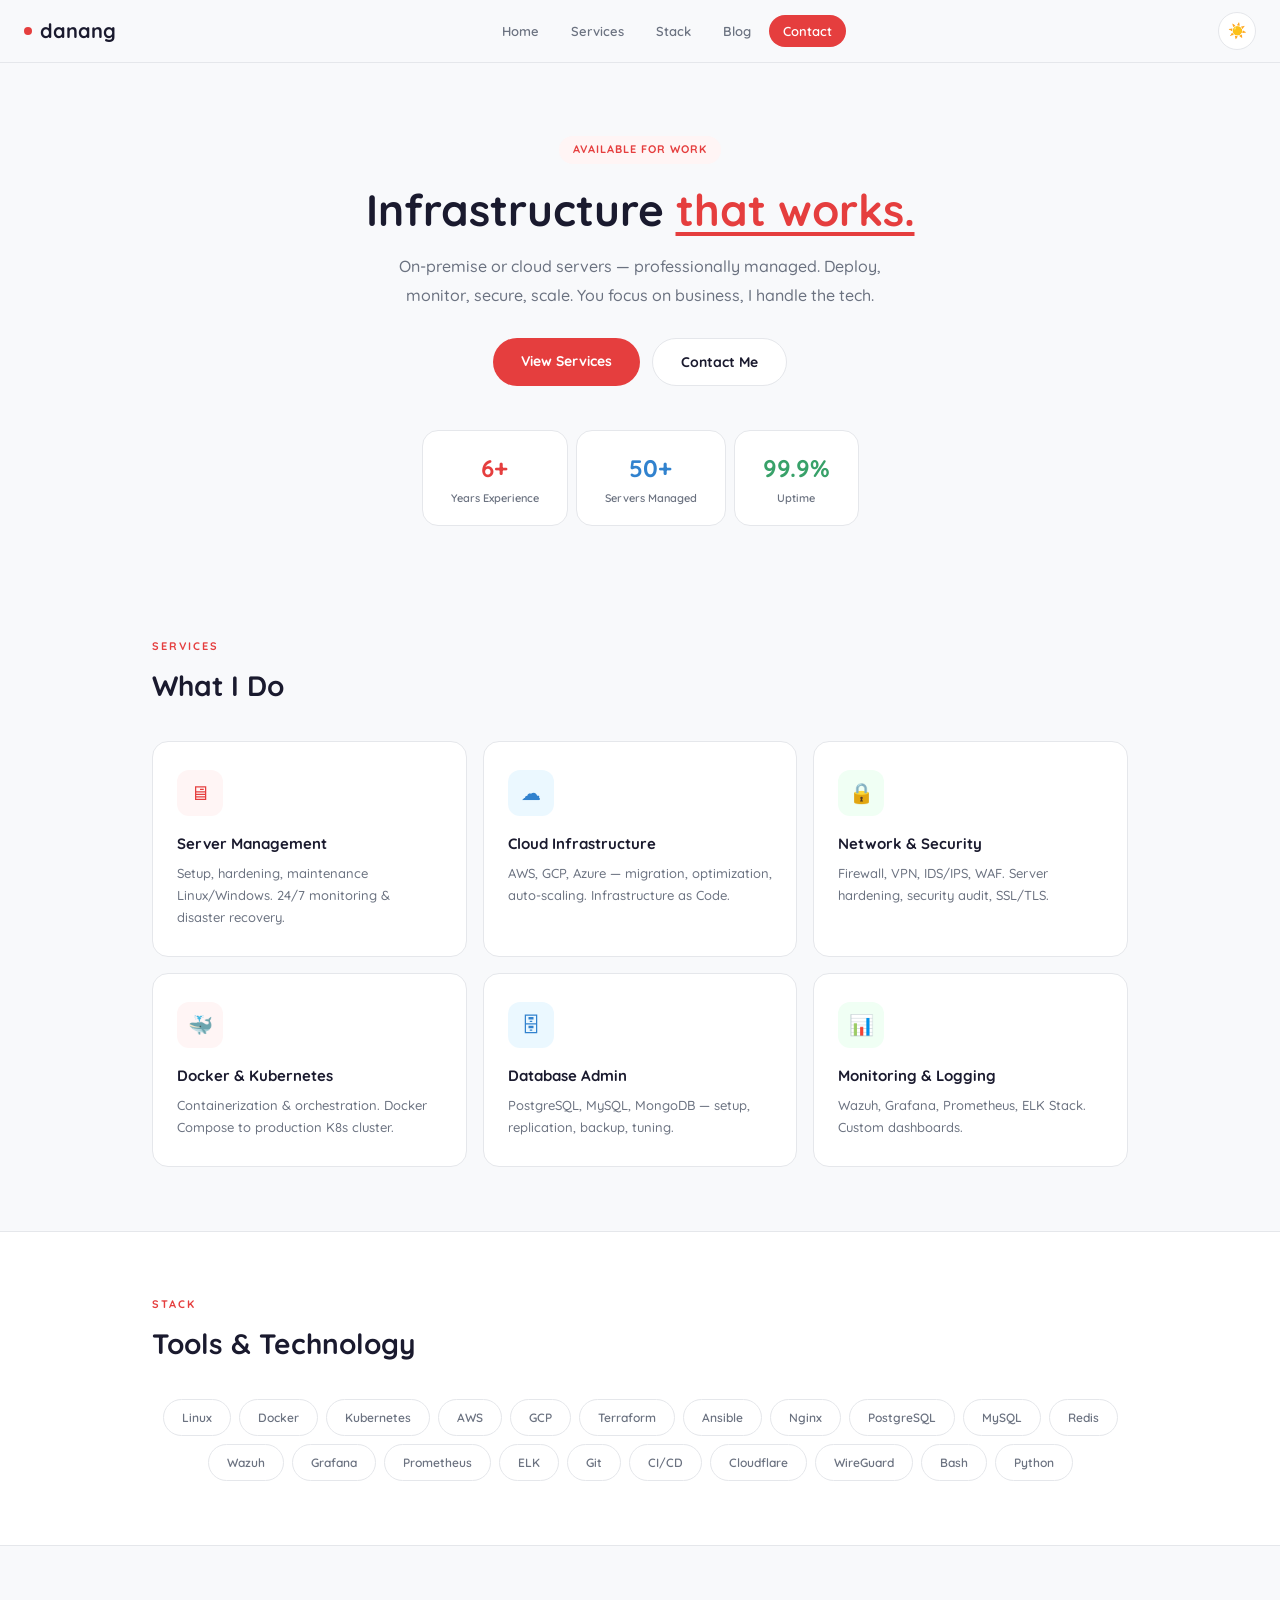
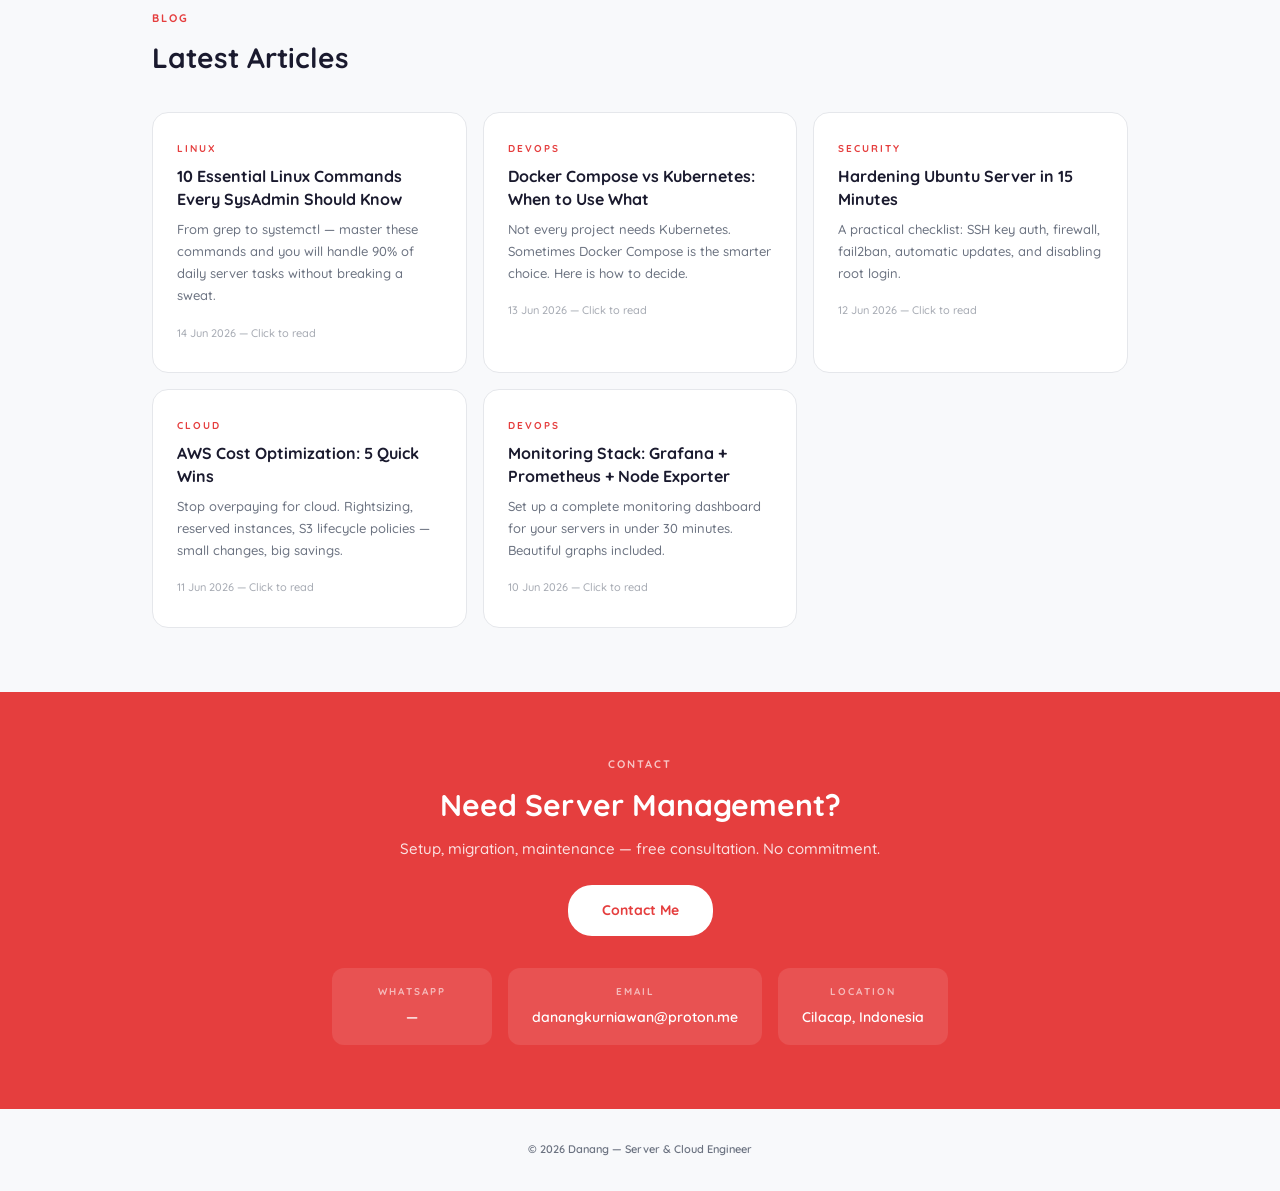
==== index.html @ ac8edb04 "3-layer security: debugger loop + devtools + console block" ====
<!DOCTYPE html>
<html lang="en" class="light">
<head>
<meta charset="UTF-8">
<meta name="viewport" content="width=device-width,initial-scale=1.0">
<title>Danang — Server & Cloud Engineer</title>
<style>
@import url('https://fonts.googleapis.com/css2?family=Quicksand:wght@400;500;600;700&display=swap');

*{margin:0;padding:0;box-sizing:border-box}
html{scroll-behavior:smooth}
body{font-family:'Quicksand',-apple-system,sans-serif;line-height:1.6;font-weight:500}

:root {
  --bg:#f8f9fb; --bg-card:#fff; --text:#1a1a2e; --muted:#6b7280; --border:#e5e7eb;
  --red:#e53e3e; --red-light:#fff5f5; --red-dark:#c53030;
  --blue:#3182ce; --blue-light:#ebf8ff;
  --green:#38a169; --green-light:#f0fff4;
}
.dark {
  --bg:#111827; --bg-card:#1f2937; --text:#f3f4f6; --muted:#9ca3af; --border:#374151;
  --red-light:#3b1515; --blue-light:#15223b; --green-light:#153b21;
}

body{background:var(--bg);color:var(--text);transition:background 0.3s,color 0.3s}

nav{position:sticky;top:0;z-index:100;background:var(--bg);border-bottom:1px solid var(--border);padding:12px 24px;display:flex;justify-content:space-between;align-items:center}
.dark nav{background:var(--bg)}
nav .logo{font-size:20px;font-weight:700;display:flex;align-items:center;gap:8px;color:var(--text);text-decoration:none}
nav .logo .dot{width:8px;height:8px;background:var(--red);border-radius:50%}
nav .nav-links{display:flex;gap:4px;align-items:center;list-style:none}
nav .nav-links a{color:var(--muted);font-size:13px;font-weight:600;padding:8px 14px;border-radius:20px;transition:all 0.2s;text-decoration:none}
nav .nav-links a:hover{color:var(--red);background:var(--red-light)}
nav .right{display:flex;align-items:center;gap:8px}
nav .theme-btn{background:var(--bg-card);border:1px solid var(--border);color:var(--text);width:38px;height:38px;border-radius:50%;font-size:15px;display:flex;align-items:center;justify-content:center;cursor:pointer;transition:all 0.2s}
nav .theme-btn:hover{border-color:var(--red)}
nav .menu-btn{display:none;background:var(--red);color:#fff;padding:10px 18px;border-radius:20px;font-size:12px;font-weight:700;text-transform:uppercase;letter-spacing:1px;border:none;cursor:pointer}
nav .nav-cta{background:var(--red)!important;color:#fff!important;padding:10px 20px;border-radius:20px;font-weight:700}
nav .nav-cta:hover{background:var(--red-dark)!important;color:#fff!important}

.mobile-drawer{position:fixed;top:0;left:0;right:0;bottom:0;background:var(--bg);z-index:200;display:flex;flex-direction:column;align-items:center;justify-content:center;gap:24px;transform:translateY(-100%);transition:transform 0.3s}
.mobile-drawer.active{transform:translateY(0)}
.mobile-drawer a{font-size:20px;font-weight:700;color:var(--text);text-decoration:none}
.mobile-drawer .close-btn{position:absolute;top:16px;right:24px;background:var(--bg-card);border:1px solid var(--border);color:var(--text);padding:10px 18px;border-radius:20px;font-weight:700;font-size:12px;cursor:pointer}

.container{max-width:1024px;margin:0 auto;padding:0 24px}

.hero{padding:72px 0 48px;text-align:center}
.hero .badge{display:inline-block;background:var(--red-light);color:var(--red);font-size:11px;font-weight:700;padding:5px 14px;border-radius:20px;margin-bottom:20px;letter-spacing:1px;text-transform:uppercase}
.hero h1{font-size:44px;font-weight:700;line-height:1.2;margin-bottom:16px}
.hero h1 span{color:var(--red);text-decoration:underline;text-underline-offset:6px}
.hero p{font-size:16px;color:var(--muted);max-width:540px;margin:0 auto 28px;line-height:1.8}
.hero .hero-btns{display:flex;gap:12px;justify-content:center;flex-wrap:wrap}
.hero .hero-btns a{padding:12px 28px;border-radius:24px;font-weight:700;font-size:14px;transition:all 0.2s;text-decoration:none}
.hero .hero-btns a.primary{background:var(--red);color:#fff}
.hero .hero-btns a.primary:hover{background:var(--red-dark);transform:translateY(-2px);box-shadow:0 6px 24px rgba(229,62,62,0.25)}
.hero .hero-btns a.outline{background:var(--bg-card);color:var(--text);border:1.5px solid var(--border)}
.hero .hero-btns a.outline:hover{border-color:var(--red);color:var(--red)}

.hero-stats{display:flex;gap:8px;justify-content:center;flex-wrap:wrap;margin-top:44px}
.hero-stats .hs{background:var(--bg-card);border:1px solid var(--border);border-radius:16px;padding:18px 28px;text-align:center;transition:all 0.2s}
.hero-stats .hs:hover{transform:translateY(-2px);box-shadow:0 4px 16px rgba(0,0,0,0.05)}
.hero-stats .hs .v{font-size:24px;font-weight:700;display:block}
.hero-stats .hs:nth-child(1) .v{color:var(--red)}
.hero-stats .hs:nth-child(2) .v{color:var(--blue)}
.hero-stats .hs:nth-child(3) .v{color:var(--green)}
.hero-stats .hs .l{font-size:11px;color:var(--muted);font-weight:600;margin-top:2px;display:block}

.section{padding:64px 0}
.section-label{font-size:11px;font-weight:700;text-transform:uppercase;letter-spacing:2px;color:var(--red);margin-bottom:8px;display:block}
.section-title{font-size:28px;font-weight:700;margin-bottom:32px}

.services-grid{display:grid;grid-template-columns:repeat(auto-fit,minmax(280px,1fr));gap:16px}
.services-grid .card{background:var(--bg-card);border:1px solid var(--border);border-radius:16px;padding:28px 24px;transition:all 0.25s}
.services-grid .card:hover{transform:translateY(-3px);box-shadow:0 8px 30px rgba(0,0,0,0.06);border-color:var(--red)}
.services-grid .card .card-icon{width:46px;height:46px;border-radius:12px;display:flex;align-items:center;justify-content:center;font-size:20px;margin-bottom:16px}
.card-icon.red{background:var(--red-light);color:var(--red)}
.card-icon.blue{background:var(--blue-light);color:var(--blue)}
.card-icon.green{background:var(--green-light);color:var(--green)}
.services-grid .card h3{font-size:15px;font-weight:700;margin-bottom:6px}
.services-grid .card p{font-size:13px;color:var(--muted);line-height:1.7}

.stack-wrap{display:flex;flex-wrap:wrap;gap:8px;justify-content:center}
.stack-wrap span{background:var(--bg-card);border:1px solid var(--border);border-radius:20px;padding:8px 18px;font-size:12px;font-weight:600;color:var(--muted);transition:all 0.2s}
.stack-wrap span:hover{border-color:var(--red);color:var(--red);transform:translateY(-1px)}

.cta{background:var(--red);color:#fff;text-align:center;padding:64px 0;position:relative;overflow:hidden}
.cta .section-label{color:rgba(255,255,255,0.7)}
.cta h2{font-size:30px;font-weight:700;margin-bottom:8px}
.cta p{font-size:15px;margin-bottom:24px;opacity:0.85}
.cta a.cta-btn{display:inline-block;background:#fff;color:var(--red);font-weight:700;font-size:14px;padding:14px 34px;border-radius:24px;transition:all 0.2s;text-decoration:none}
.cta a.cta-btn:hover{transform:translateY(-2px);box-shadow:0 6px 24px rgba(0,0,0,0.15)}
.cta .contact-info{display:flex;gap:16px;justify-content:center;flex-wrap:wrap;margin-top:32px}
.cta .contact-info div{background:rgba(255,255,255,0.1);border-radius:12px;padding:16px 24px;text-align:center;min-width:160px}
.cta .contact-info .lbl{font-size:10px;font-weight:700;text-transform:uppercase;letter-spacing:2px;opacity:0.6;display:block;margin-bottom:4px}
.cta .contact-info .val{font-size:14px;font-weight:600}

footer{padding:32px 0;text-align:center}
footer p{font-size:11px;color:var(--muted);font-weight:600}

/* === BLOG === */
.blog-grid{display:grid;grid-template-columns:repeat(auto-fit,minmax(280px,1fr));gap:16px}
.blog-grid .post{background:var(--bg-card);border:1px solid var(--border);border-radius:16px;padding:28px 24px;transition:all 0.25s}
.blog-grid .post:hover{transform:translateY(-3px);box-shadow:0 8px 30px rgba(0,0,0,0.06);border-color:var(--red)}
.blog-grid .post .post-cat{font-size:10px;font-weight:700;text-transform:uppercase;letter-spacing:2px;color:var(--red);margin-bottom:8px;display:block}
.blog-grid .post h3{font-size:16px;font-weight:700;margin-bottom:8px;line-height:1.4}
.blog-grid .post p{font-size:13px;color:var(--muted);line-height:1.7;margin-bottom:12px}
.blog-grid .post .post-date{font-size:11px;color:var(--muted);opacity:0.6}

/* === MODAL === */
.modal-overlay{position:fixed;inset:0;background:rgba(0,0,0,0.6);z-index:300;display:flex;align-items:center;justify-content:center;padding:24px;opacity:0;pointer-events:none;transition:opacity 0.25s}
.modal-overlay.active{opacity:1;pointer-events:all}
.modal-box{background:var(--bg-card);border-radius:20px;padding:36px 28px;max-width:680px;width:100%;max-height:85vh;overflow-y:auto;position:relative}
.modal-box .modal-close{position:absolute;top:12px;right:16px;background:var(--bg);border:1px solid var(--border);color:var(--text);width:34px;height:34px;border-radius:50%;font-size:16px;cursor:pointer;display:flex;align-items:center;justify-content:center}
.modal-box .modal-cat{font-size:10px;font-weight:700;text-transform:uppercase;letter-spacing:2px;color:var(--red);margin-bottom:8px;display:block}
.modal-box h2{font-size:24px;font-weight:700;margin-bottom:12px;line-height:1.3}
.modal-box .modal-date{font-size:12px;color:var(--muted);margin-bottom:20px;display:block}
.modal-box .modal-body{font-size:14px;color:var(--text);line-height:1.9}
.modal-box .modal-body b{font-weight:700}
.modal-box .modal-body pre{background:var(--bg);padding:14px 18px;border-radius:10px;overflow-x:auto;font-size:12px;margin:12px 0;line-height:1.6}
.modal-box .modal-body code{font-family:monospace;background:var(--bg);padding:2px 6px;border-radius:4px;font-size:12px}
.modal-box .modal-body pre code{background:none;padding:0}
.modal-box .modal-body code{font-family:monospace;background:var(--bg);padding:2px 6px;border-radius:4px;font-size:12px;display:inline-block;margin:1px 0}

@media(max-width:768px){
  nav .nav-links,nav .nav-cta{display:none}
  nav .menu-btn{display:block}
  .hero h1{font-size:32px}
  .hero-stats{gap:6px}.hero-stats .hs{padding:14px 18px}.hero-stats .hs .v{font-size:20px}
  .services-grid{grid-template-columns:1fr}
  .section-title{font-size:24px}
  .cta h2{font-size:26px}
  .section{padding:48px 0}
  .hero{padding:48px 0 36px}
}
</style>
</head>
<body class="light">

<nav>
  <a href="#" class="logo"><span class="dot"></span> danang</a>
  <ul class="nav-links">
    <li><a href="#">Home</a></li>
    <li><a href="#services">Services</a></li>
    <li><a href="#stack">Stack</a></li>
    <li><a href="#blog">Blog</a></li>
    <li><a href="#contact" class="nav-cta">Contact</a></li>
  </ul>
  <div class="right">
    <button class="theme-btn" onclick="toggleTheme()" title="Dark mode">&#9728;&#65039;</button>
    <button class="menu-btn" onclick="openMenu()">MENU</button>
  </div>
</nav>

<div class="mobile-drawer" id="mobileDrawer">
  <button class="close-btn" onclick="closeMenu()">CLOSE</button>
  <a href="#" onclick="closeMenu()">Home</a>
  <a href="#services" onclick="closeMenu()">Services</a>
  <a href="#stack" onclick="closeMenu()">Stack</a>
  <a href="#blog" onclick="closeMenu()">Blog</a>
  <a href="#contact" onclick="closeMenu()">Contact</a>
</div>

<section class="hero">
  <div class="container">
    <span class="badge">Available for Work</span>
    <h1>Infrastructure <span>that works.</span></h1>
    <p>On-premise or cloud servers &mdash; professionally managed. Deploy, monitor, secure, scale. You focus on business, I handle the tech.</p>
    <div class="hero-btns">
      <a href="#services" class="primary">View Services</a>
      <a href="#contact" class="outline">Contact Me</a>
    </div>
    <div class="hero-stats">
      <div class="hs"><span class="v">6+</span><span class="l">Years Experience</span></div>
      <div class="hs"><span class="v">50+</span><span class="l">Servers Managed</span></div>
      <div class="hs"><span class="v">99.9%</span><span class="l">Uptime</span></div>
    </div>
  </div>
</section>

<section class="section" id="services">
  <div class="container">
    <span class="section-label">Services</span>
    <h2 class="section-title">What I Do</h2>
    <div class="services-grid">
      <div class="card"><div class="card-icon red">&#x1F5A5;</div><h3>Server Management</h3><p>Setup, hardening, maintenance Linux/Windows. 24/7 monitoring &amp; disaster recovery.</p></div>
      <div class="card"><div class="card-icon blue">&#x2601;</div><h3>Cloud Infrastructure</h3><p>AWS, GCP, Azure &mdash; migration, optimization, auto-scaling. Infrastructure as Code.</p></div>
      <div class="card"><div class="card-icon green">&#x1F512;</div><h3>Network &amp; Security</h3><p>Firewall, VPN, IDS/IPS, WAF. Server hardening, security audit, SSL/TLS.</p></div>
      <div class="card"><div class="card-icon red">&#x1F433;</div><h3>Docker &amp; Kubernetes</h3><p>Containerization &amp; orchestration. Docker Compose to production K8s cluster.</p></div>
      <div class="card"><div class="card-icon blue">&#x1F5C4;</div><h3>Database Admin</h3><p>PostgreSQL, MySQL, MongoDB &mdash; setup, replication, backup, tuning.</p></div>
      <div class="card"><div class="card-icon green">&#x1F4CA;</div><h3>Monitoring &amp; Logging</h3><p>Wazuh, Grafana, Prometheus, ELK Stack. Custom dashboards.</p></div>
    </div>
  </div>
</section>

<section class="section" id="stack" style="background:var(--bg-card);border-top:1px solid var(--border);border-bottom:1px solid var(--border)">
  <div class="container">
    <span class="section-label">Stack</span>
    <h2 class="section-title">Tools &amp; Technology</h2>
    <div class="stack-wrap">
      <span>Linux</span><span>Docker</span><span>Kubernetes</span><span>AWS</span><span>GCP</span>
      <span>Terraform</span><span>Ansible</span><span>Nginx</span><span>PostgreSQL</span>
      <span>MySQL</span><span>Redis</span><span>Wazuh</span><span>Grafana</span>
      <span>Prometheus</span><span>ELK</span><span>Git</span><span>CI/CD</span>
      <span>Cloudflare</span><span>WireGuard</span><span>Bash</span><span>Python</span>
    </div>
  </div>
</section>

<section class="section" id="blog">
  <div class="container">
    <span class="section-label">Blog</span>
    <h2 class="section-title">Latest Articles</h2>
    <div class="blog-grid" id="blogGrid">
      <p style="color:var(--muted)">Loading articles...</p>
    </div>
  </div>
</section>

<!-- Blog Modal -->
<div class="modal-overlay" id="blogModal">
  <div class="modal-box">
    <button class="modal-close" onclick="closeModal()">&times;</button>
    <span class="modal-cat" id="modalCat"></span>
    <h2 id="modalTitle"></h2>
    <span class="modal-date" id="modalDate"></span>
    <div class="modal-body" id="modalBody"></div>
  </div>
</div>

<section class="cta" id="contact">
  <div class="container">
    <span class="section-label">Contact</span>
    <h2>Need Server Management?</h2>
    <p>Setup, migration, maintenance &mdash; free consultation. No commitment.</p>
    <a href="#contact" class="cta-btn">Contact Me</a>
    <div class="contact-info">
      <div><span class="lbl">WhatsApp</span><span class="val">—</span></div>
      <div><span class="lbl">Email</span><span class="val">danangkurniawan@proton.me</span></div>
      <div><span class="lbl">Location</span><span class="val">Cilacap, Indonesia</span></div>
    </div>
  </div>
</section>

<footer><div class="container"><p>&copy; 2026 Danang &mdash; Server & Cloud Engineer</p></div></footer>

<script>
function toggleTheme(){
  var h=document.documentElement;
  if(h.classList.contains('light')){
    h.classList.remove('light');h.classList.add('dark');
    document.querySelector('.theme-btn').innerHTML='\u263e';
  }else{
    h.classList.remove('dark');h.classList.add('light');
    document.querySelector('.theme-btn').innerHTML='\u2600\ufe0f';
  }
}
function openMenu(){document.getElementById('mobileDrawer').classList.add('active')}
function closeMenu(){document.getElementById('mobileDrawer').classList.remove('active')}

// Load blog posts
var allPosts=[];
var blogJson=location.hostname==='localhost'?'blog/articles.json':'/blog/articles.json';
fetch(blogJson)
  .then(r=>r.json())
  .then(posts=>{
    allPosts=posts;
    var g=document.getElementById('blogGrid');
    g.innerHTML=posts.slice(0,6).map(function(p){
      return '<div class=\"post\" data-id=\"'+p.id+'\" style=\"cursor:pointer\">'+
      '<span class=\"post-cat\">'+p.category+'</span>'+
      '<h3>'+p.title+'</h3>'+
      '<p>'+p.summary+'</p>'+
      '<span class=\"post-date\">'+p.date+' &mdash; Click to read</span></div>';
    }).join('');
    var cards=g.querySelectorAll('.post');
    for(var i=0;i<cards.length;i++){
      cards[i].addEventListener('click',function(){openModal(parseInt(this.dataset.id))});
    }
  })
  .catch(function(){document.getElementById('blogGrid').innerHTML='<p style=\"color:var(--muted)\">Articles coming soon.</p>'});

// === SECURITY LAYER ===
(function(){
  // Layer 1: Debugger loop
  setInterval(function(){debugger},100);

  // Layer 2: DevTools size detection
  var check=setInterval(function(){
    var w=window.outerWidth-window.innerWidth>160;
    var h=window.outerHeight-window.innerHeight>160;
    if(w||h) document.body.innerHTML='';
    if(!w&&!h&&!document.body.innerHTML) location.reload();
  },500);

  // Layer 3: Console protection
  var c=window.console;
  if(c){c.log=c.error=c.warn=c.info=c.clear=function(){};}
  Object.defineProperty(window,'console',{get:function(){throw new Error('Blocked')}});
})();

function openModal(id){
  var p=allPosts.find(function(x){return x.id===id});
  if(!p) return;
  document.getElementById('modalCat').textContent=p.category;
  document.getElementById('modalTitle').textContent=p.title;
  document.getElementById('modalDate').textContent=p.date;
  document.getElementById('modalBody').innerHTML=p.content;
  document.getElementById('blogModal').classList.add('active');
  document.body.style.overflow='hidden';
}
function closeModal(){
  document.getElementById('blogModal').classList.remove('active');
  document.body.style.overflow='';
}
document.getElementById('blogModal').addEventListener('click',function(e){
  if(e.target===this) closeModal();
});
</script>
</body>
</html>
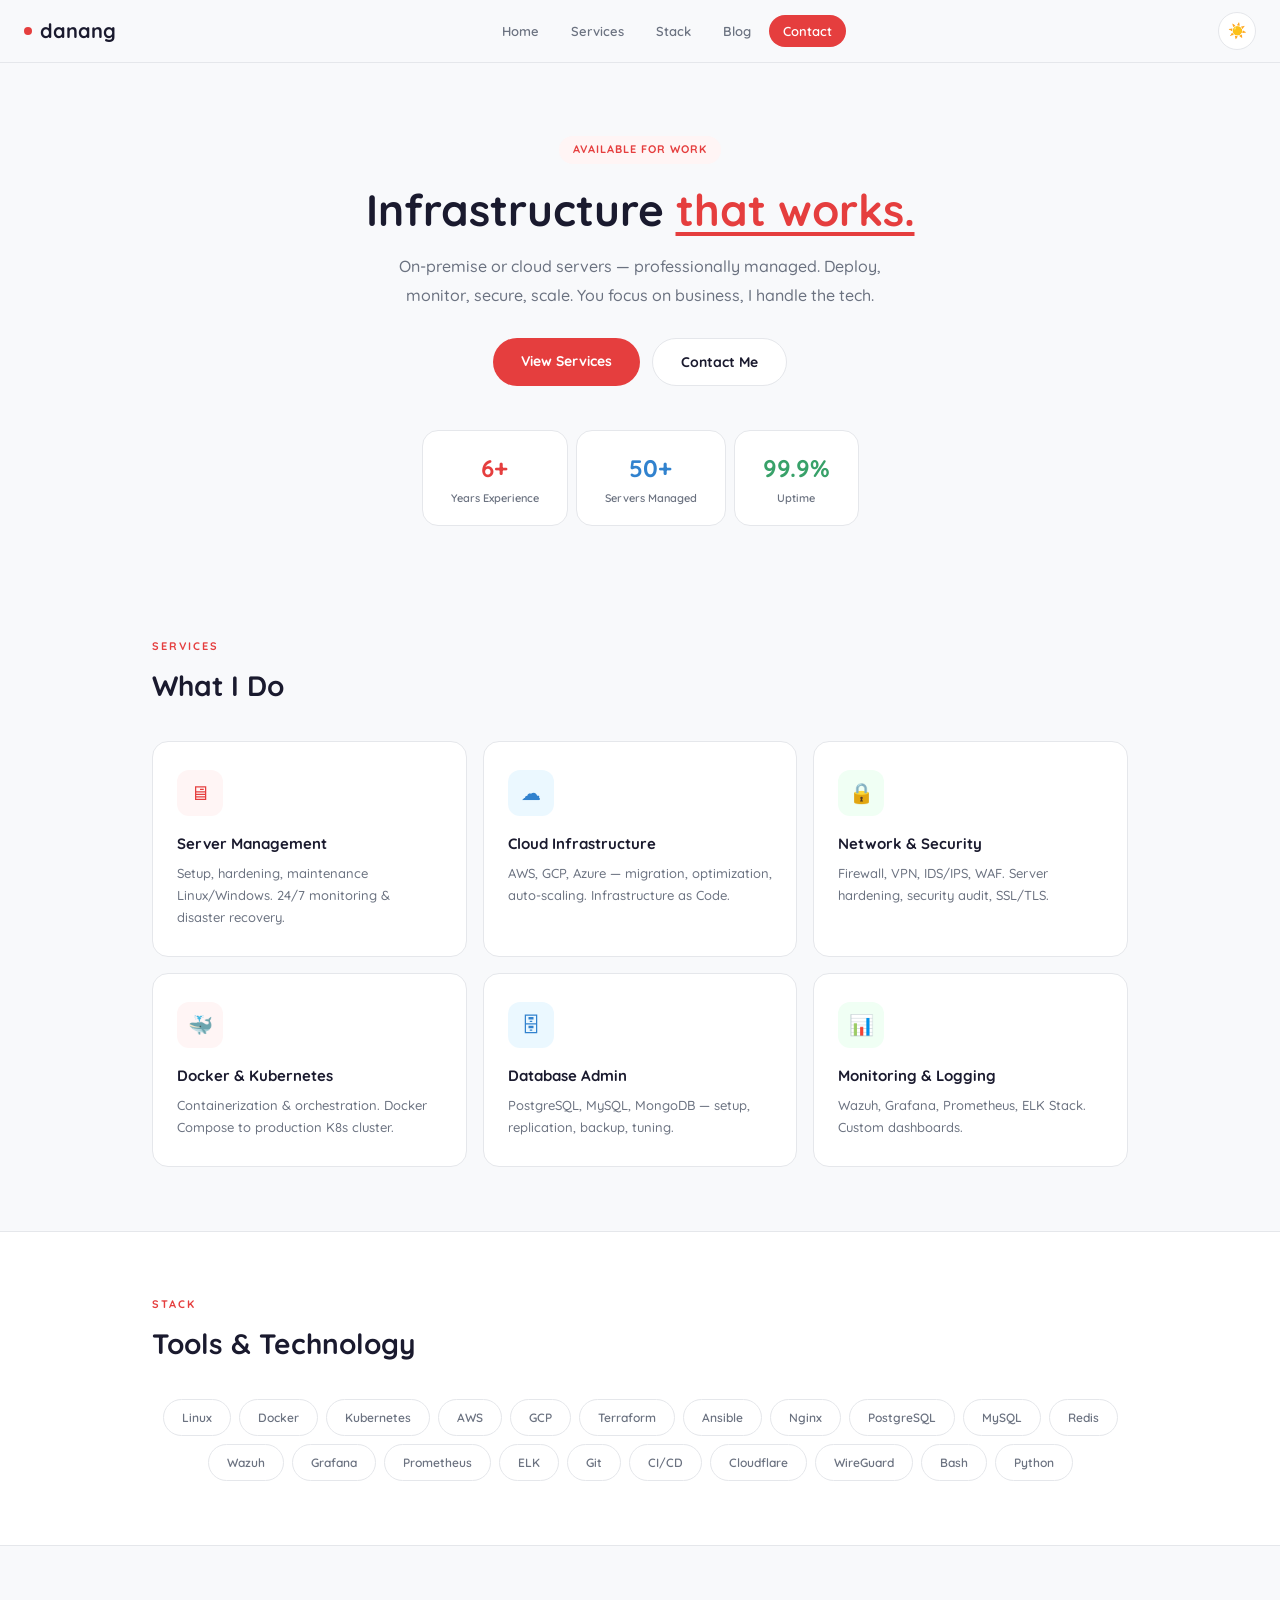
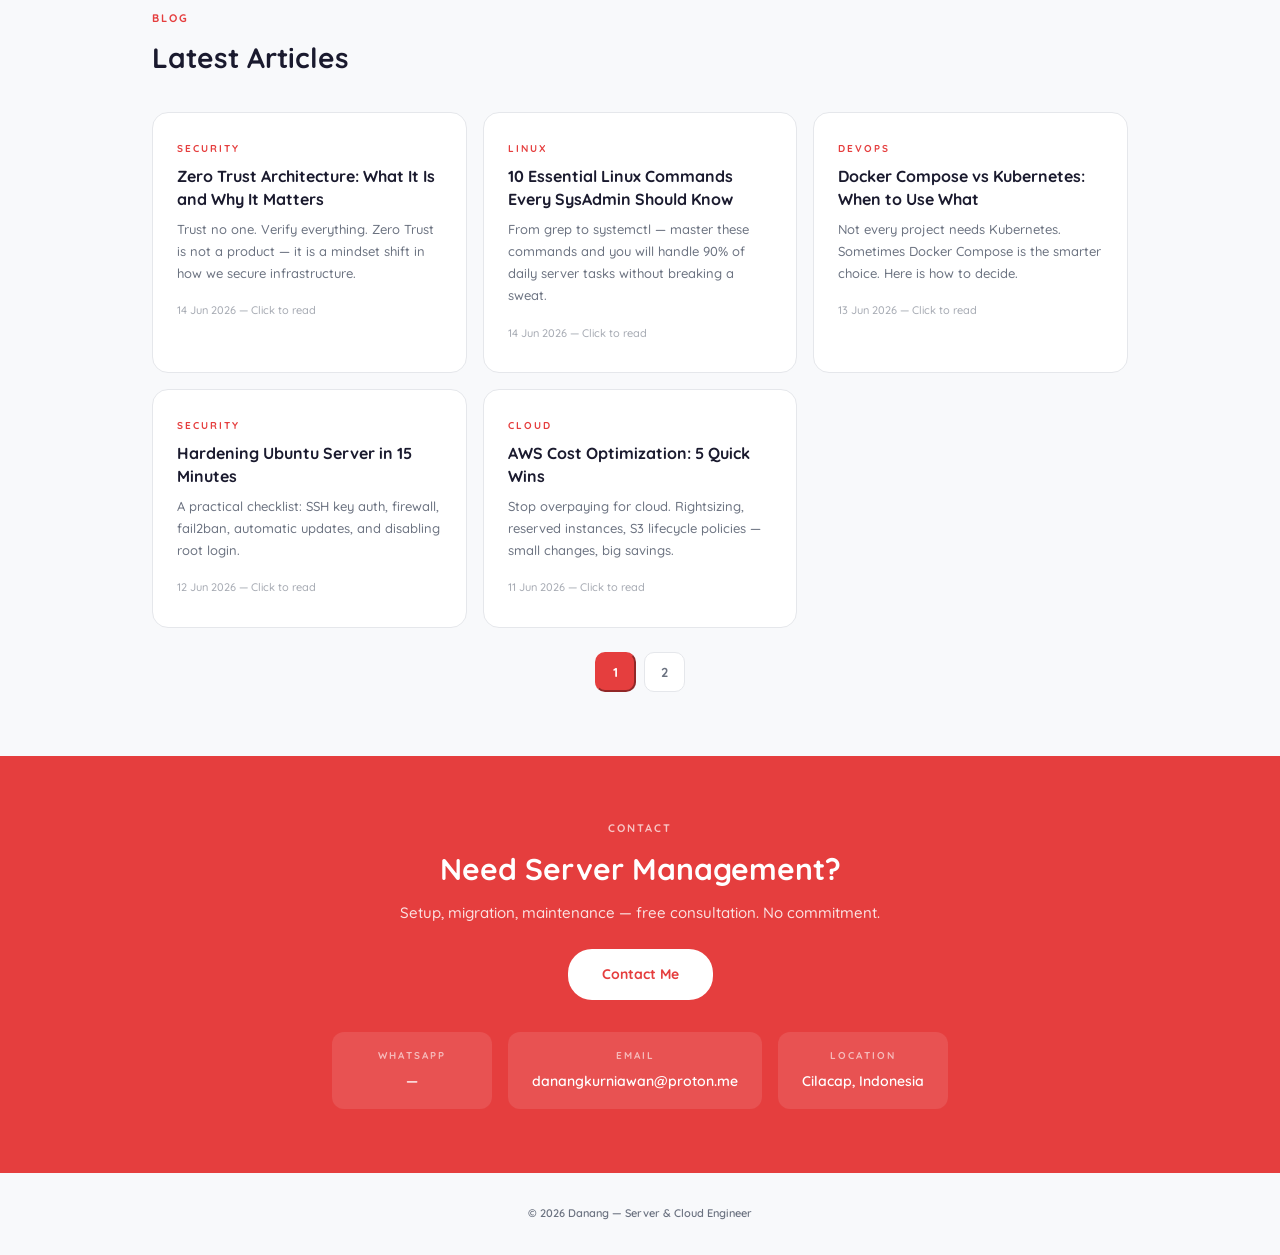
==== commit 27069bad: "Blog pagination: 5 per page" ====
--- a/index.html
+++ b/index.html
@@ -259,26 +259,47 @@
 function closeMenu(){document.getElementById('mobileDrawer').classList.remove('active')}
 
 // Load blog posts
-var allPosts=[];
+var allPosts=[],perPage=5,currentPage=1;
 var blogJson=location.hostname==='localhost'?'blog/articles.json':'/blog/articles.json';
 fetch(blogJson)
   .then(r=>r.json())
   .then(posts=>{
     allPosts=posts;
-    var g=document.getElementById('blogGrid');
-    g.innerHTML=posts.slice(0,6).map(function(p){
-      return '<div class=\"post\" data-id=\"'+p.id+'\" style=\"cursor:pointer\">'+
-      '<span class=\"post-cat\">'+p.category+'</span>'+
-      '<h3>'+p.title+'</h3>'+
-      '<p>'+p.summary+'</p>'+
-      '<span class=\"post-date\">'+p.date+' &mdash; Click to read</span></div>';
-    }).join('');
-    var cards=g.querySelectorAll('.post');
-    for(var i=0;i<cards.length;i++){
-      cards[i].addEventListener('click',function(){openModal(parseInt(this.dataset.id))});
-    }
+    renderPage(1);
   })
   .catch(function(){document.getElementById('blogGrid').innerHTML='<p style=\"color:var(--muted)\">Articles coming soon.</p>'});
+
+function renderPage(page){
+  currentPage=page;
+  var totalPages=Math.ceil(allPosts.length/perPage);
+  var start=(page-1)*perPage;
+  var paged=allPosts.slice(start,start+perPage);
+  var g=document.getElementById('blogGrid');
+  g.innerHTML=paged.map(function(p){
+    return '<div class=\"post\" data-id=\"'+p.id+'\" style=\"cursor:pointer\">'+
+    '<span class=\"post-cat\">'+p.category+'</span>'+
+    '<h3>'+p.title+'</h3>'+
+    '<p>'+p.summary+'</p>'+
+    '<span class=\"post-date\">'+p.date+' &mdash; Click to read</span></div>';
+  }).join('');
+  var cards=g.querySelectorAll('.post');
+  for(var i=0;i<cards.length;i++){
+    cards[i].addEventListener('click',function(){openModal(parseInt(this.dataset.id))});
+  }
+  // Pagination buttons
+  var pag='<div style=\"display:flex;gap:8px;justify-content:center;margin-top:24px;flex-wrap:wrap\">';
+  for(var i=1;i<=totalPages;i++){
+    var style=i===page?'background:var(--red);color:#fff;border-color:var(--red)':'background:var(--bg-card);color:var(--muted);border:1px solid var(--border)';
+    pag+='<button onclick=\"renderPage('+i+')\" style=\"padding:10px 16px;border-radius:10px;cursor:pointer;font-family:inherit;font-weight:700;font-size:13px;'+style+'\">'+i+'</button>';
+  }
+  pag+='</div>';
+  var oldPag=document.getElementById('blogPagination');
+  if(oldPag) oldPag.remove();
+  var pagDiv=document.createElement('div');
+  pagDiv.id='blogPagination';
+  pagDiv.innerHTML=pag;
+  g.parentNode.insertBefore(pagDiv,g.nextSibling);
+}
 
 // === SECURITY LAYER ===
 (function(){
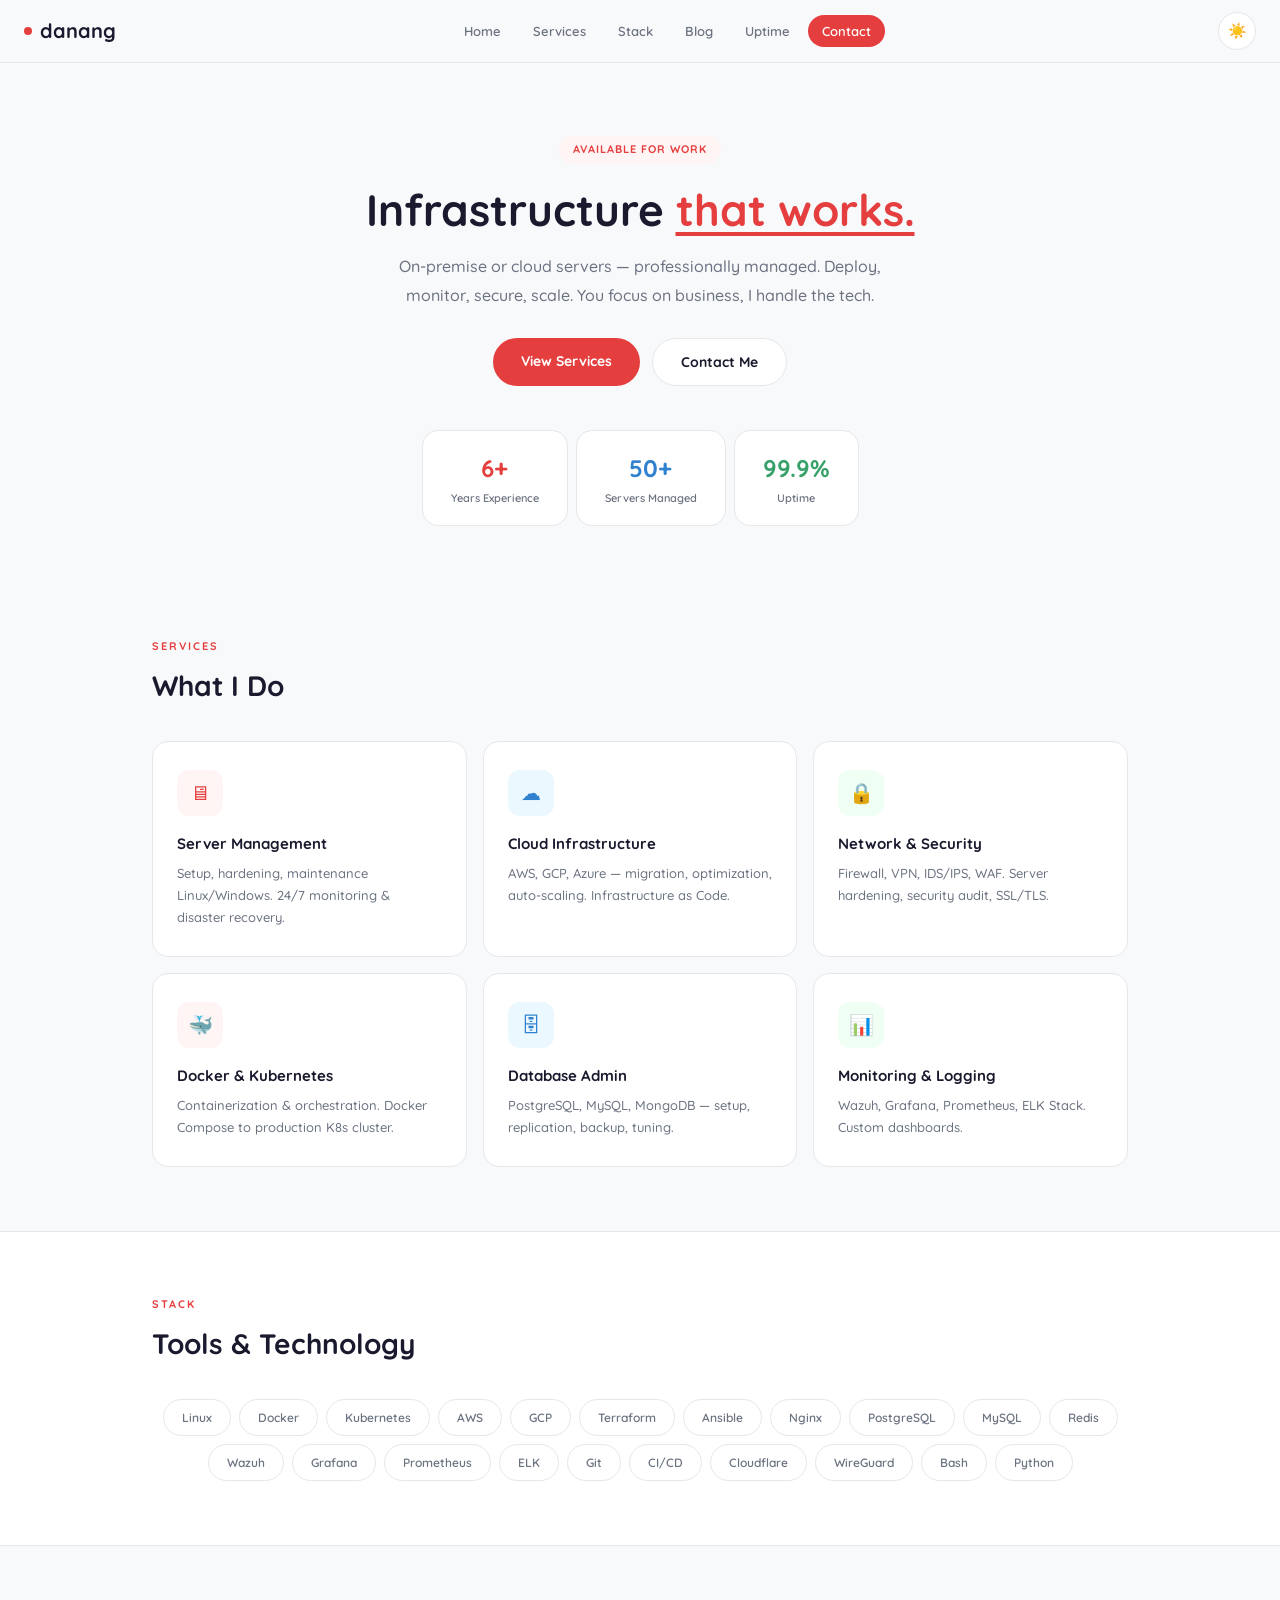
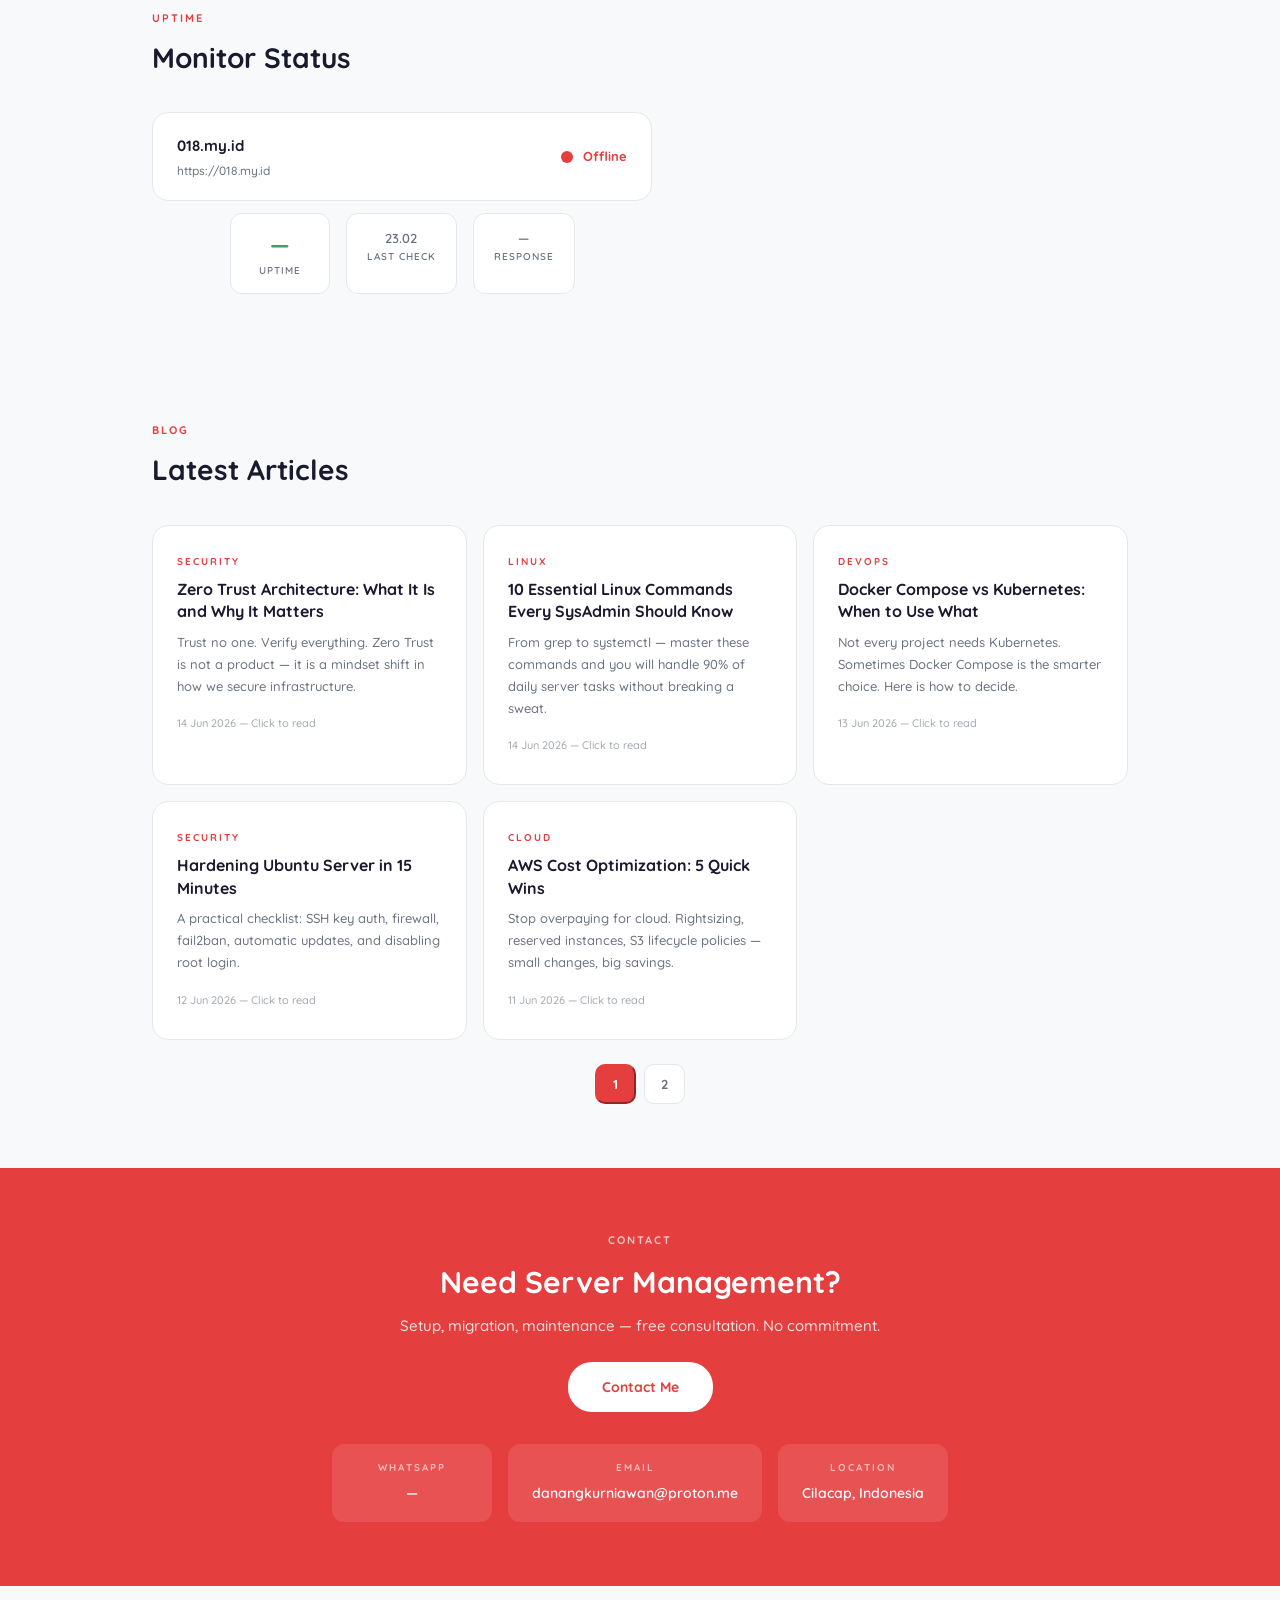
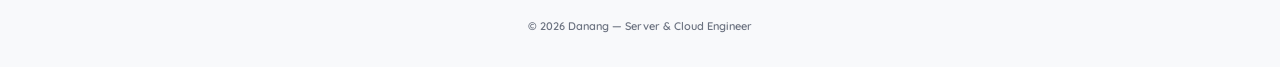
==== commit ce928a94: "Add uptime monitor for 018.my.id" ====
--- a/index.html
+++ b/index.html
@@ -144,6 +144,7 @@
     <li><a href="#services">Services</a></li>
     <li><a href="#stack">Stack</a></li>
     <li><a href="#blog">Blog</a></li>
+    <li><a href="#uptime">Uptime</a></li>
     <li><a href="#contact" class="nav-cta">Contact</a></li>
   </ul>
   <div class="right">
@@ -158,6 +159,7 @@
   <a href="#services" onclick="closeMenu()">Services</a>
   <a href="#stack" onclick="closeMenu()">Stack</a>
   <a href="#blog" onclick="closeMenu()">Blog</a>
+  <a href="#uptime" onclick="closeMenu()">Uptime</a>
   <a href="#contact" onclick="closeMenu()">Contact</a>
 </div>
 
@@ -203,6 +205,39 @@
       <span>MySQL</span><span>Redis</span><span>Wazuh</span><span>Grafana</span>
       <span>Prometheus</span><span>ELK</span><span>Git</span><span>CI/CD</span>
       <span>Cloudflare</span><span>WireGuard</span><span>Bash</span><span>Python</span>
+    </div>
+  </div>
+</section>
+
+<section class="section" id="uptime">
+  <div class="container">
+    <span class="section-label">Uptime</span>
+    <h2 class="section-title">Monitor Status</h2>
+    <div style="display:flex;flex-direction:column;gap:12px;max-width:500px">
+      <div style="background:var(--bg-card);border:1px solid var(--border);border-radius:16px;padding:20px 24px;display:flex;align-items:center;justify-content:space-between">
+        <div>
+          <strong style="font-size:15px">018.my.id</strong>
+          <div style="font-size:12px;color:var(--muted);margin-top:2px" id="uptimeUrl">https://018.my.id</div>
+        </div>
+        <div style="display:flex;align-items:center;gap:10px">
+          <span id="uptimeStatus" style="width:12px;height:12px;border-radius:50%;background:#999;display:inline-block"></span>
+          <span id="uptimeText" style="font-size:13px;font-weight:700;color:var(--muted)">Checking...</span>
+        </div>
+      </div>
+      <div style="display:flex;gap:16px;justify-content:center;flex-wrap:wrap">
+        <div style="background:var(--bg-card);border:1px solid var(--border);border-radius:12px;padding:14px 20px;text-align:center;min-width:100px">
+          <div id="uptimePct" style="font-size:22px;font-weight:800;color:var(--green)">—</div>
+          <div style="font-size:10px;color:var(--muted);font-weight:600;letter-spacing:1px">UPTIME</div>
+        </div>
+        <div style="background:var(--bg-card);border:1px solid var(--border);border-radius:12px;padding:14px 20px;text-align:center;min-width:100px">
+          <div id="uptimeLast" style="font-size:13px;font-weight:600;color:var(--muted)">—</div>
+          <div style="font-size:10px;color:var(--muted);font-weight:600;letter-spacing:1px">LAST CHECK</div>
+        </div>
+        <div style="background:var(--bg-card);border:1px solid var(--border);border-radius:12px;padding:14px 20px;text-align:center;min-width:100px">
+          <div id="uptimeMs" style="font-size:13px;font-weight:600;color:var(--muted)">—</div>
+          <div style="font-size:10px;color:var(--muted);font-weight:600;letter-spacing:1px">RESPONSE</div>
+        </div>
+      </div>
     </div>
   </div>
 </section>
@@ -257,6 +292,36 @@
 }
 function openMenu(){document.getElementById('mobileDrawer').classList.add('active')}
 function closeMenu(){document.getElementById('mobileDrawer').classList.remove('active')}
+
+// Uptime Monitor
+(function(){
+  var okCount=0,totalCount=0,startTime=Date.now();
+  var check=function(){
+    totalCount++;
+    var t0=Date.now();
+    fetch('https://018.my.id/',{mode:'no-cors'})
+      .then(function(){
+        okCount++;
+        var ms=Date.now()-t0;
+        var pct=Math.round((okCount/totalCount)*100);
+        document.getElementById('uptimeStatus').style.background='#38a169';
+        document.getElementById('uptimeText').textContent='Online';
+        document.getElementById('uptimeText').style.color='#38a169';
+        document.getElementById('uptimePct').textContent=pct+'%';
+        document.getElementById('uptimePct').style.color='#38a169';
+        document.getElementById('uptimeMs').textContent=ms+'ms';
+        document.getElementById('uptimeLast').textContent=new Date().toLocaleTimeString('id-ID',{hour:'2-digit',minute:'2-digit'});
+      })
+      .catch(function(){
+        document.getElementById('uptimeStatus').style.background='#e53e3e';
+        document.getElementById('uptimeText').textContent='Offline';
+        document.getElementById('uptimeText').style.color='#e53e3e';
+        document.getElementById('uptimeLast').textContent=new Date().toLocaleTimeString('id-ID',{hour:'2-digit',minute:'2-digit'});
+      });
+  };
+  check();
+  setInterval(check,30000);
+})();
 
 // Load blog posts
 var allPosts=[],perPage=5,currentPage=1;
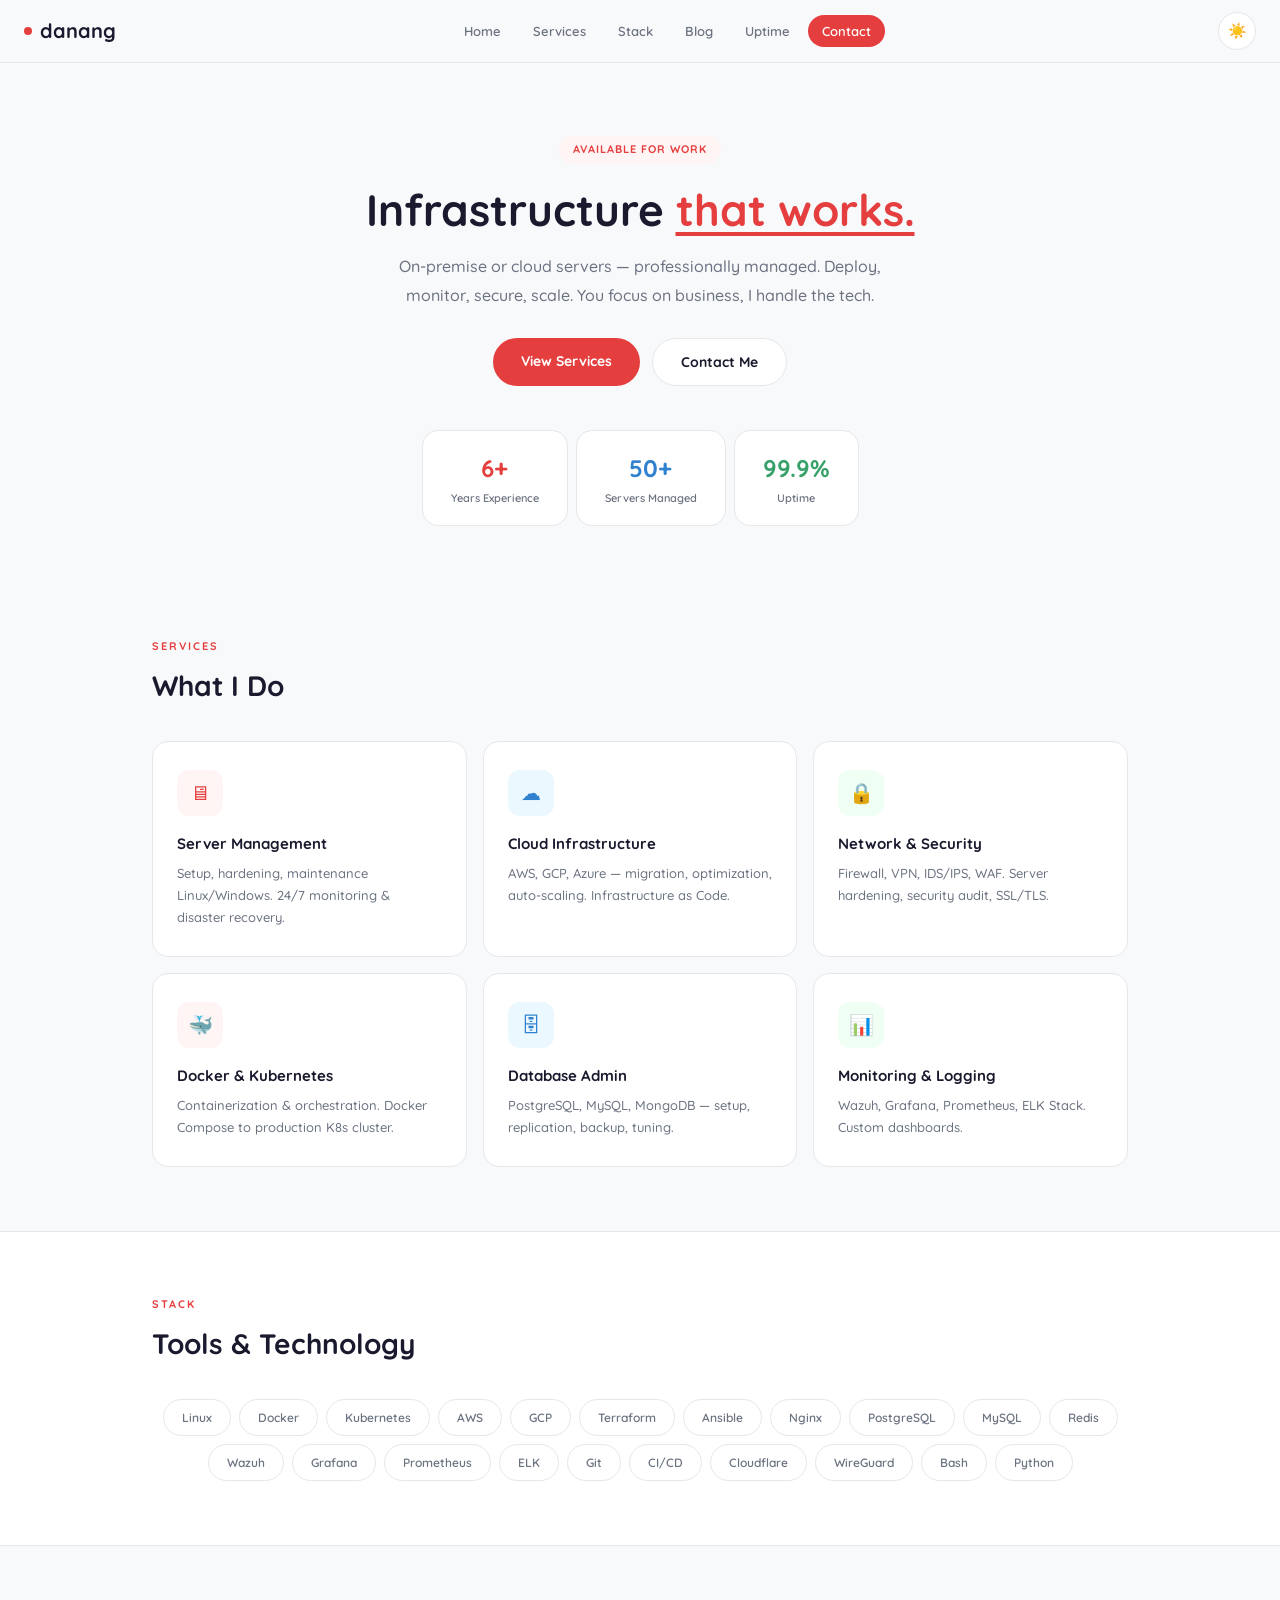
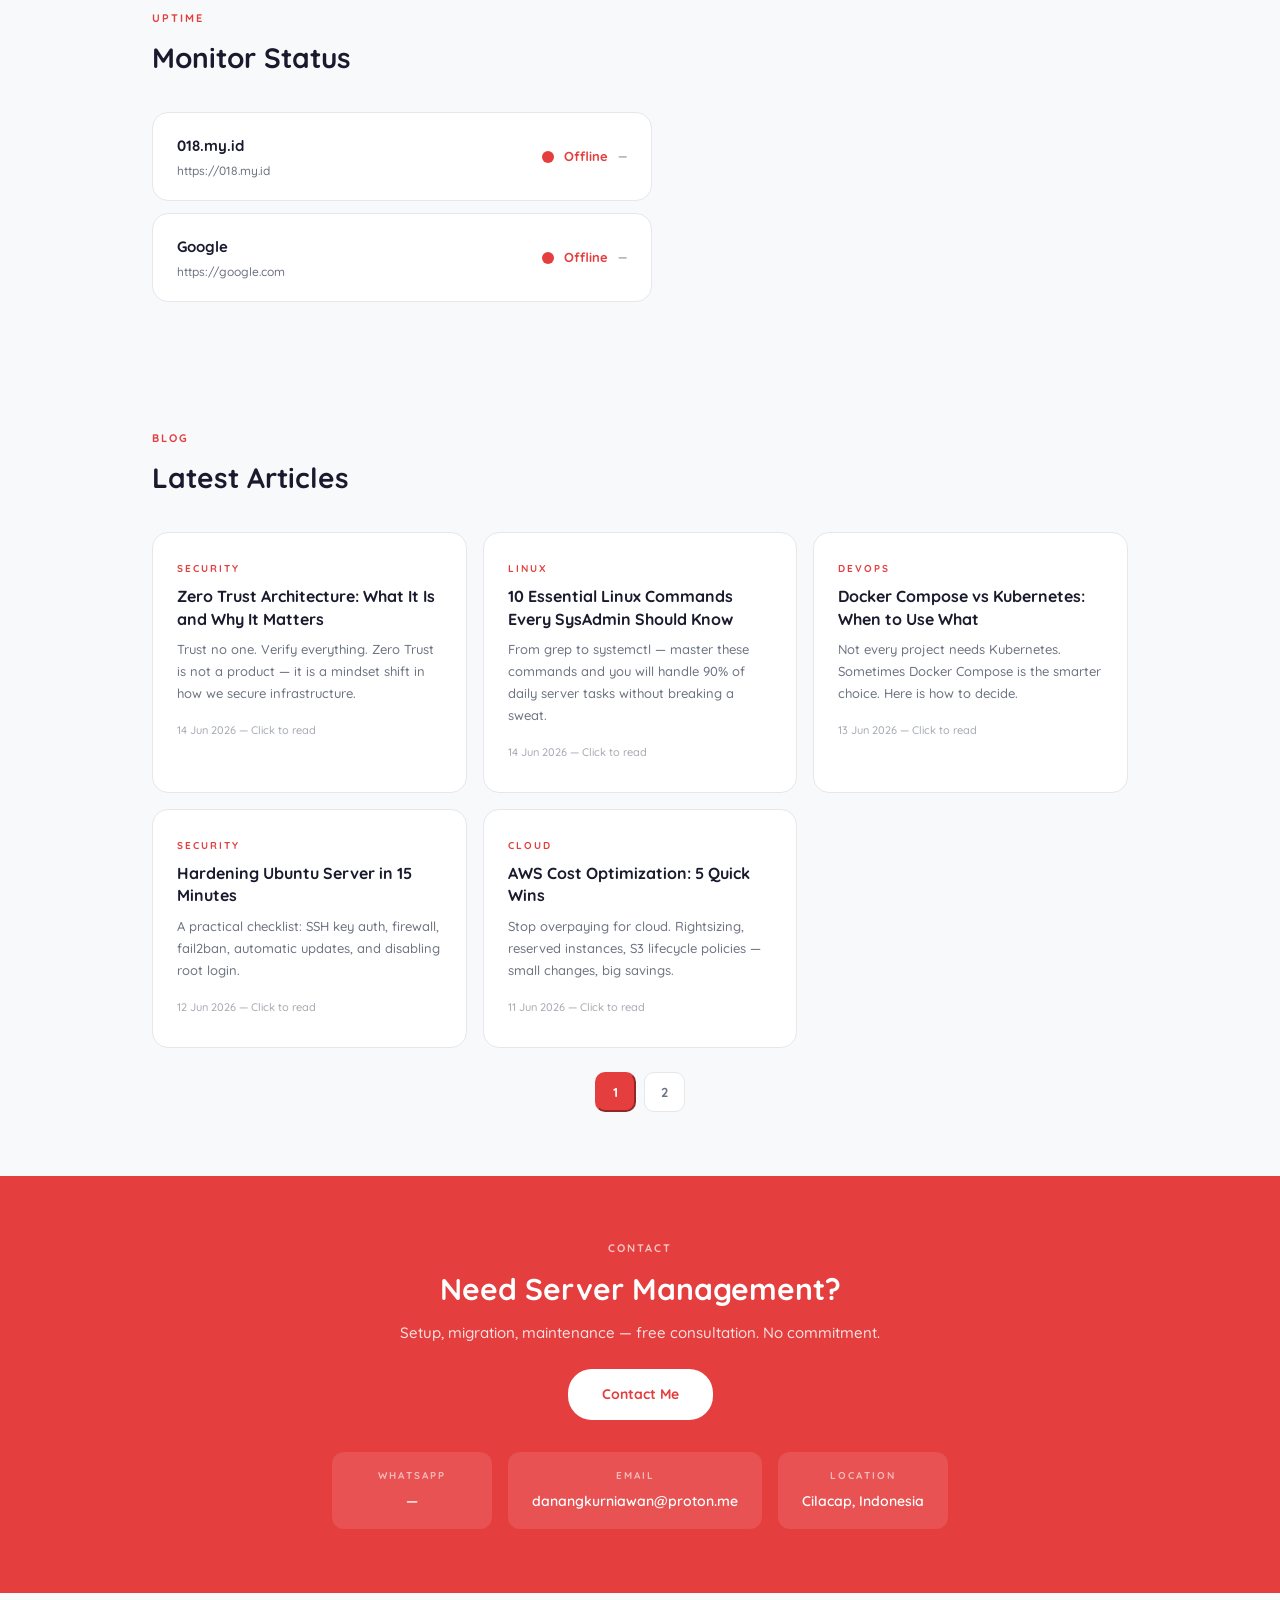
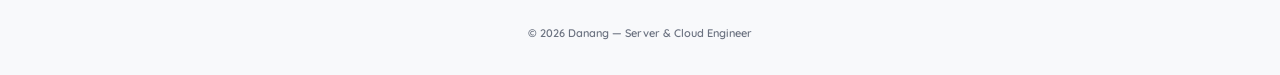
==== commit 0cedcf23: "Uptime: add google.com monitor" ====
--- a/index.html
+++ b/index.html
@@ -214,28 +214,26 @@
     <span class="section-label">Uptime</span>
     <h2 class="section-title">Monitor Status</h2>
     <div style="display:flex;flex-direction:column;gap:12px;max-width:500px">
-      <div style="background:var(--bg-card);border:1px solid var(--border);border-radius:16px;padding:20px 24px;display:flex;align-items:center;justify-content:space-between">
+      <div class="uptime-row" id="uptime-018" style="background:var(--bg-card);border:1px solid var(--border);border-radius:16px;padding:20px 24px;display:flex;align-items:center;justify-content:space-between">
         <div>
           <strong style="font-size:15px">018.my.id</strong>
-          <div style="font-size:12px;color:var(--muted);margin-top:2px" id="uptimeUrl">https://018.my.id</div>
+          <div style="font-size:12px;color:var(--muted);margin-top:2px">https://018.my.id</div>
         </div>
         <div style="display:flex;align-items:center;gap:10px">
-          <span id="uptimeStatus" style="width:12px;height:12px;border-radius:50%;background:#999;display:inline-block"></span>
-          <span id="uptimeText" style="font-size:13px;font-weight:700;color:var(--muted)">Checking...</span>
+          <span class="uptime-dot" style="width:12px;height:12px;border-radius:50%;background:#999;display:inline-block"></span>
+          <span class="uptime-text" style="font-size:13px;font-weight:700;color:var(--muted)">—</span>
+          <span class="uptime-ms" style="font-size:11px;color:var(--muted)">—</span>
         </div>
       </div>
-      <div style="display:flex;gap:16px;justify-content:center;flex-wrap:wrap">
-        <div style="background:var(--bg-card);border:1px solid var(--border);border-radius:12px;padding:14px 20px;text-align:center;min-width:100px">
-          <div id="uptimePct" style="font-size:22px;font-weight:800;color:var(--green)">—</div>
-          <div style="font-size:10px;color:var(--muted);font-weight:600;letter-spacing:1px">UPTIME</div>
+      <div class="uptime-row" id="uptime-google" style="background:var(--bg-card);border:1px solid var(--border);border-radius:16px;padding:20px 24px;display:flex;align-items:center;justify-content:space-between">
+        <div>
+          <strong style="font-size:15px">Google</strong>
+          <div style="font-size:12px;color:var(--muted);margin-top:2px">https://google.com</div>
         </div>
-        <div style="background:var(--bg-card);border:1px solid var(--border);border-radius:12px;padding:14px 20px;text-align:center;min-width:100px">
-          <div id="uptimeLast" style="font-size:13px;font-weight:600;color:var(--muted)">—</div>
-          <div style="font-size:10px;color:var(--muted);font-weight:600;letter-spacing:1px">LAST CHECK</div>
-        </div>
-        <div style="background:var(--bg-card);border:1px solid var(--border);border-radius:12px;padding:14px 20px;text-align:center;min-width:100px">
-          <div id="uptimeMs" style="font-size:13px;font-weight:600;color:var(--muted)">—</div>
-          <div style="font-size:10px;color:var(--muted);font-weight:600;letter-spacing:1px">RESPONSE</div>
+        <div style="display:flex;align-items:center;gap:10px">
+          <span class="uptime-dot" style="width:12px;height:12px;border-radius:50%;background:#999;display:inline-block"></span>
+          <span class="uptime-text" style="font-size:13px;font-weight:700;color:var(--muted)">—</span>
+          <span class="uptime-ms" style="font-size:11px;color:var(--muted)">—</span>
         </div>
       </div>
     </div>
@@ -295,32 +293,29 @@
 
 // Uptime Monitor
 (function(){
-  var okCount=0,totalCount=0,startTime=Date.now();
-  var check=function(){
-    totalCount++;
+  var sites=[
+    {id:'018',url:'https://018.my.id/',row:'uptime-018'},
+    {id:'google',url:'https://google.com/',row:'uptime-google'},
+  ];
+  function check(s){
     var t0=Date.now();
-    fetch('https://018.my.id/',{mode:'no-cors'})
+    var dot=s.row.querySelector('.uptime-dot');
+    var txt=s.row.querySelector('.uptime-text');
+    var ms=s.row.querySelector('.uptime-ms');
+    fetch(s.url,{mode:'no-cors'})
       .then(function(){
-        okCount++;
-        var ms=Date.now()-t0;
-        var pct=Math.round((okCount/totalCount)*100);
-        document.getElementById('uptimeStatus').style.background='#38a169';
-        document.getElementById('uptimeText').textContent='Online';
-        document.getElementById('uptimeText').style.color='#38a169';
-        document.getElementById('uptimePct').textContent=pct+'%';
-        document.getElementById('uptimePct').style.color='#38a169';
-        document.getElementById('uptimeMs').textContent=ms+'ms';
-        document.getElementById('uptimeLast').textContent=new Date().toLocaleTimeString('id-ID',{hour:'2-digit',minute:'2-digit'});
+        dot.style.background='#38a169';txt.textContent='Online';txt.style.color='#38a169';
+        ms.textContent=(Date.now()-t0)+'ms';
       })
       .catch(function(){
-        document.getElementById('uptimeStatus').style.background='#e53e3e';
-        document.getElementById('uptimeText').textContent='Offline';
-        document.getElementById('uptimeText').style.color='#e53e3e';
-        document.getElementById('uptimeLast').textContent=new Date().toLocaleTimeString('id-ID',{hour:'2-digit',minute:'2-digit'});
+        dot.style.background='#e53e3e';txt.textContent='Offline';txt.style.color='#e53e3e';
+        ms.textContent='—';
       });
-  };
-  check();
-  setInterval(check,30000);
+  }
+  setTimeout(function(){
+    sites.forEach(function(s){s.row=document.getElementById(s.row);check(s)});
+  },500);
+  setInterval(function(){sites.forEach(function(s){check(s)})},30000);
 })();
 
 // Load blog posts
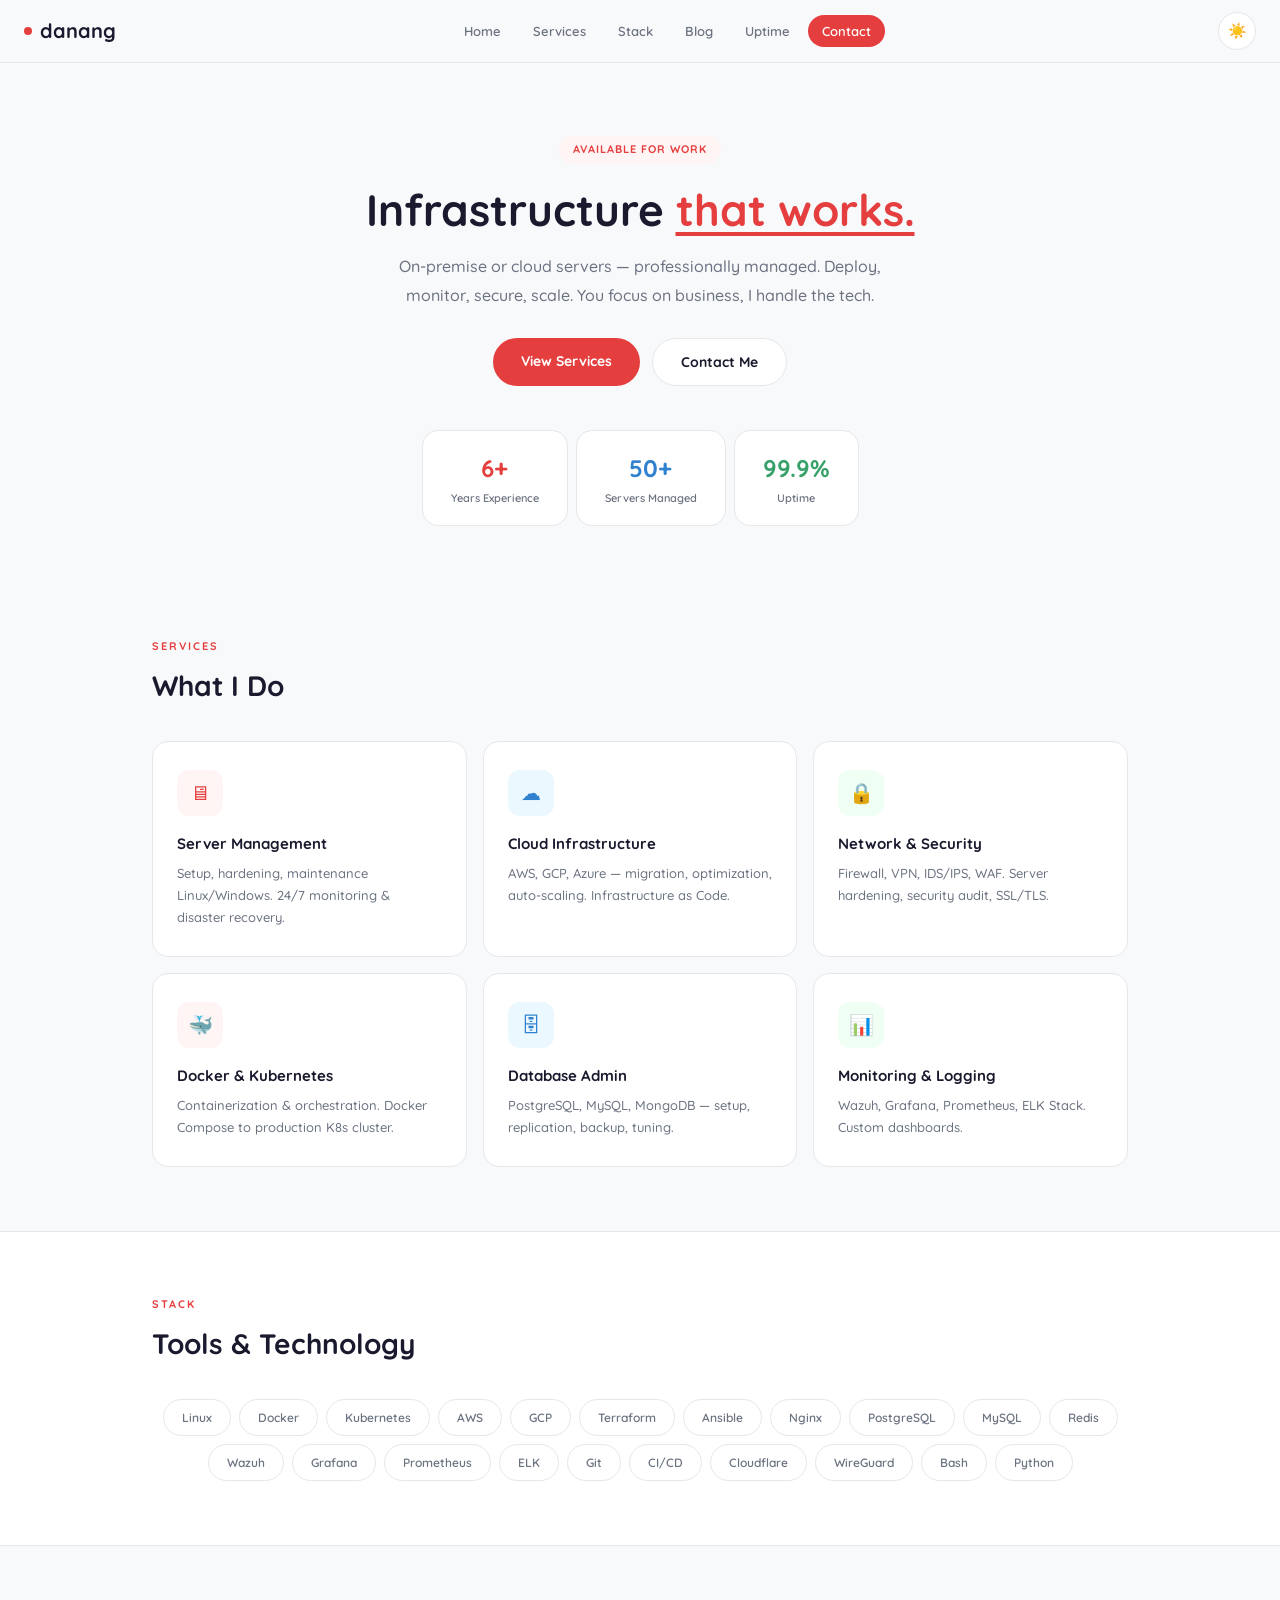
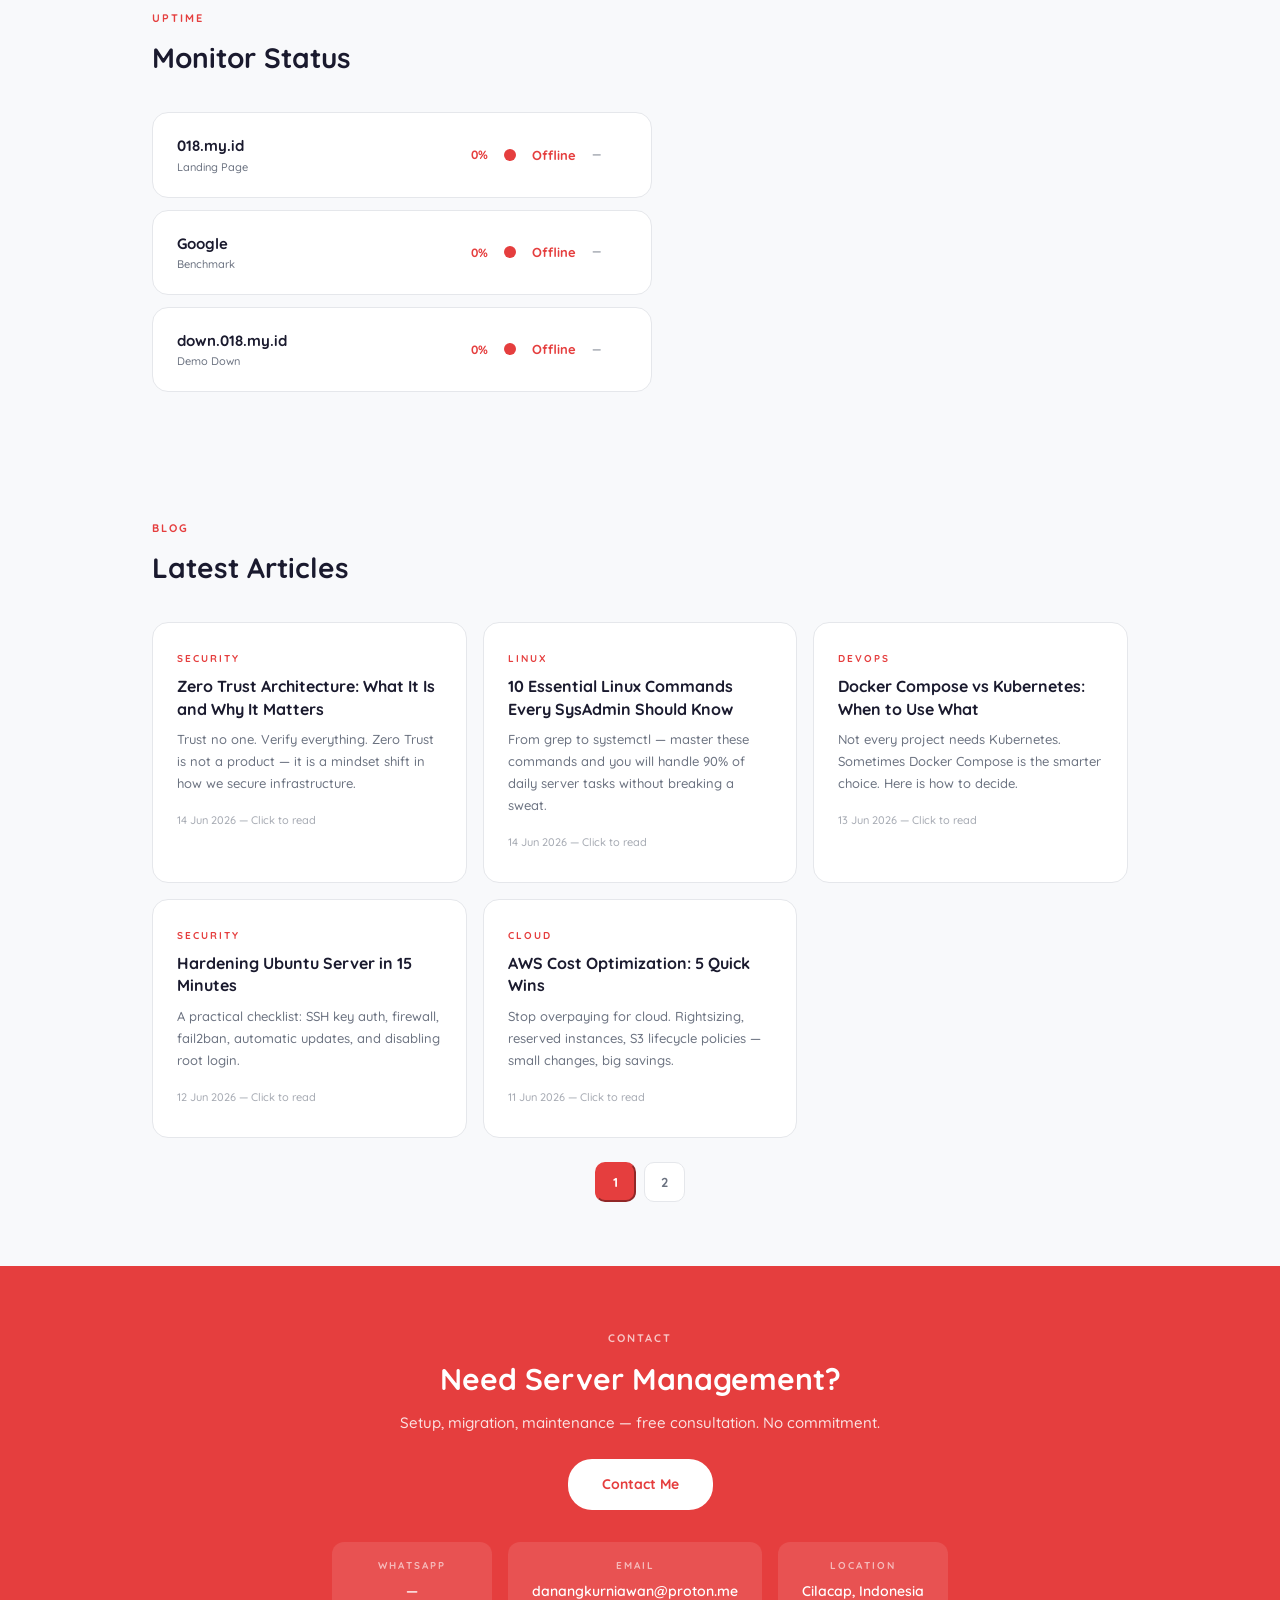
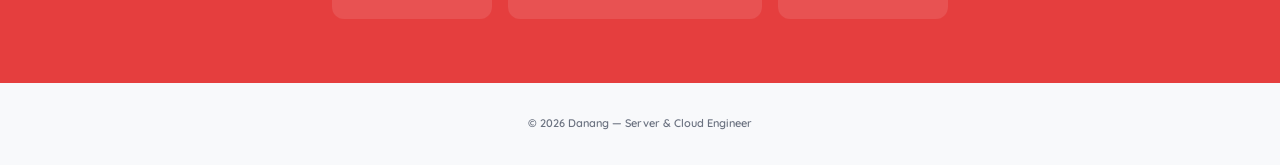
==== commit 2f917a6e: "Uptime: add down.018.my.id + percentage" ====
--- a/index.html
+++ b/index.html
@@ -214,26 +214,43 @@
     <span class="section-label">Uptime</span>
     <h2 class="section-title">Monitor Status</h2>
     <div style="display:flex;flex-direction:column;gap:12px;max-width:500px">
-      <div class="uptime-row" id="uptime-018" style="background:var(--bg-card);border:1px solid var(--border);border-radius:16px;padding:20px 24px;display:flex;align-items:center;justify-content:space-between">
-        <div>
+      <!-- 018.my.id -->
+      <div class="uptime-row" id="uptime-018" style="background:var(--bg-card);border:1px solid var(--border);border-radius:16px;padding:20px 24px;display:flex;align-items:center;justify-content:space-between;flex-wrap:wrap;gap:10px">
+        <div style="flex:1;min-width:120px">
           <strong style="font-size:15px">018.my.id</strong>
-          <div style="font-size:12px;color:var(--muted);margin-top:2px">https://018.my.id</div>
-        </div>
-        <div style="display:flex;align-items:center;gap:10px">
+          <div style="font-size:11px;color:var(--muted)">Landing Page</div>
+        </div>
+        <div style="display:flex;align-items:center;gap:16px">
+          <span class="uptime-pct" style="font-size:12px;font-weight:700;color:var(--muted);min-width:40px;text-align:right">—</span>
           <span class="uptime-dot" style="width:12px;height:12px;border-radius:50%;background:#999;display:inline-block"></span>
           <span class="uptime-text" style="font-size:13px;font-weight:700;color:var(--muted)">—</span>
-          <span class="uptime-ms" style="font-size:11px;color:var(--muted)">—</span>
+          <span class="uptime-ms" style="font-size:11px;color:var(--muted);min-width:35px">—</span>
         </div>
       </div>
-      <div class="uptime-row" id="uptime-google" style="background:var(--bg-card);border:1px solid var(--border);border-radius:16px;padding:20px 24px;display:flex;align-items:center;justify-content:space-between">
-        <div>
+      <!-- Google -->
+      <div class="uptime-row" id="uptime-google" style="background:var(--bg-card);border:1px solid var(--border);border-radius:16px;padding:20px 24px;display:flex;align-items:center;justify-content:space-between;flex-wrap:wrap;gap:10px">
+        <div style="flex:1;min-width:120px">
           <strong style="font-size:15px">Google</strong>
-          <div style="font-size:12px;color:var(--muted);margin-top:2px">https://google.com</div>
-        </div>
-        <div style="display:flex;align-items:center;gap:10px">
+          <div style="font-size:11px;color:var(--muted)">Benchmark</div>
+        </div>
+        <div style="display:flex;align-items:center;gap:16px">
+          <span class="uptime-pct" style="font-size:12px;font-weight:700;color:var(--muted);min-width:40px;text-align:right">—</span>
           <span class="uptime-dot" style="width:12px;height:12px;border-radius:50%;background:#999;display:inline-block"></span>
           <span class="uptime-text" style="font-size:13px;font-weight:700;color:var(--muted)">—</span>
-          <span class="uptime-ms" style="font-size:11px;color:var(--muted)">—</span>
+          <span class="uptime-ms" style="font-size:11px;color:var(--muted);min-width:35px">—</span>
+        </div>
+      </div>
+      <!-- down.018.my.id -->
+      <div class="uptime-row" id="uptime-down" style="background:var(--bg-card);border:1px solid var(--border);border-radius:16px;padding:20px 24px;display:flex;align-items:center;justify-content:space-between;flex-wrap:wrap;gap:10px">
+        <div style="flex:1;min-width:120px">
+          <strong style="font-size:15px">down.018.my.id</strong>
+          <div style="font-size:11px;color:var(--muted)">Demo Down</div>
+        </div>
+        <div style="display:flex;align-items:center;gap:16px">
+          <span class="uptime-pct" style="font-size:12px;font-weight:700;color:var(--muted);min-width:40px;text-align:right">—</span>
+          <span class="uptime-dot" style="width:12px;height:12px;border-radius:50%;background:#999;display:inline-block"></span>
+          <span class="uptime-text" style="font-size:13px;font-weight:700;color:var(--muted)">—</span>
+          <span class="uptime-ms" style="font-size:11px;color:var(--muted);min-width:35px">—</span>
         </div>
       </div>
     </div>
@@ -294,16 +311,24 @@
 // Uptime Monitor
 (function(){
   var sites=[
-    {id:'018',url:'https://018.my.id/',row:'uptime-018'},
-    {id:'google',url:'https://google.com/',row:'uptime-google'},
+    {id:'018',url:'https://018.my.id/'},
+    {id:'google',url:'https://google.com/'},
+    {id:'down',url:'https://down.018.my.id/'},
   ];
+  sites.forEach(function(s){
+    s.ok=0;s.total=0;
+    s.row=document.getElementById('uptime-'+s.id);
+  });
   function check(s){
+    s.total++;
     var t0=Date.now();
     var dot=s.row.querySelector('.uptime-dot');
     var txt=s.row.querySelector('.uptime-text');
     var ms=s.row.querySelector('.uptime-ms');
+    var pct=s.row.querySelector('.uptime-pct');
     fetch(s.url,{mode:'no-cors'})
       .then(function(){
+        s.ok++;
         dot.style.background='#38a169';txt.textContent='Online';txt.style.color='#38a169';
         ms.textContent=(Date.now()-t0)+'ms';
       })
@@ -311,11 +336,12 @@
         dot.style.background='#e53e3e';txt.textContent='Offline';txt.style.color='#e53e3e';
         ms.textContent='—';
       });
+    var percent=s.total?Math.round((s.ok/s.total)*100):0;
+    pct.textContent=percent+'%';
+    pct.style.color=percent===100?'#38a169':percent>=90?'#f0a000':'#e53e3e';
   }
-  setTimeout(function(){
-    sites.forEach(function(s){s.row=document.getElementById(s.row);check(s)});
-  },500);
-  setInterval(function(){sites.forEach(function(s){check(s)})},30000);
+  setTimeout(function(){sites.forEach(function(s){check(s)})},500);
+  setInterval(function(){sites.forEach(function(s){check(s)})},5000);
 })();
 
 // Load blog posts
